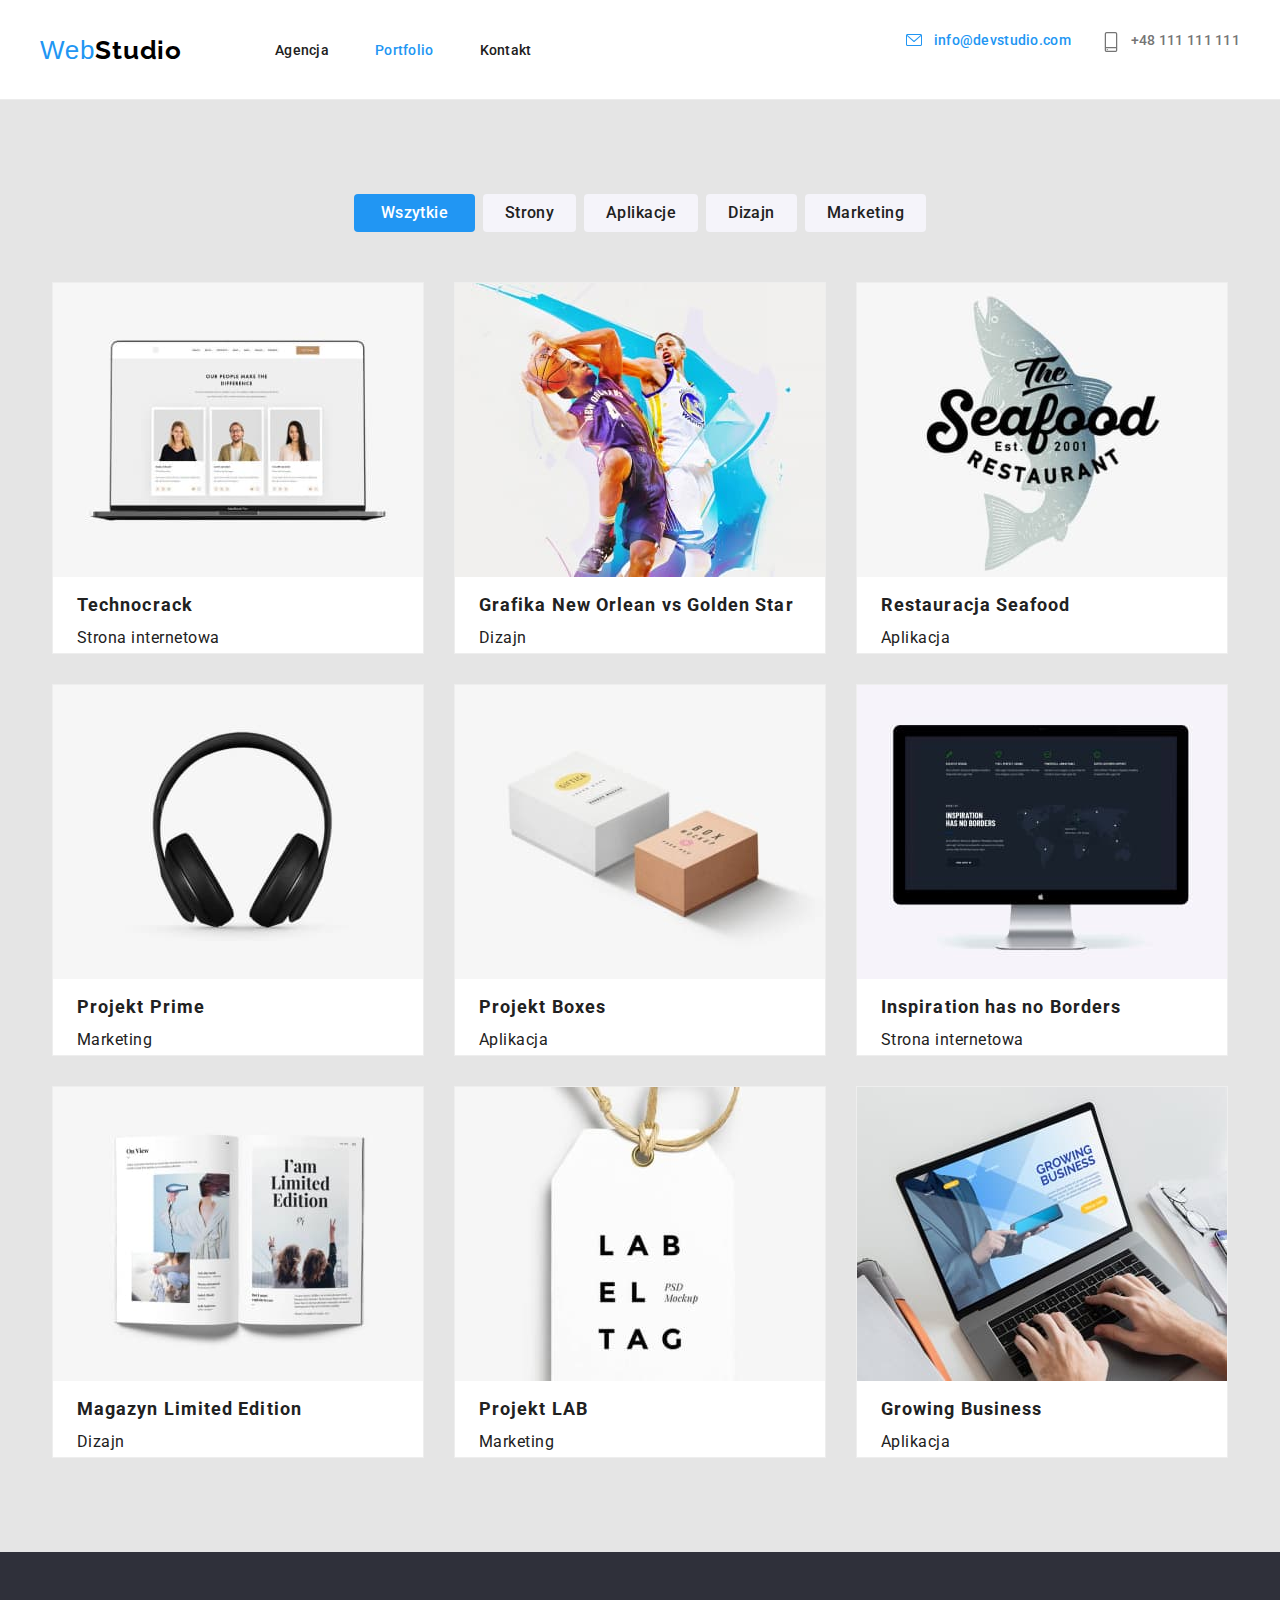
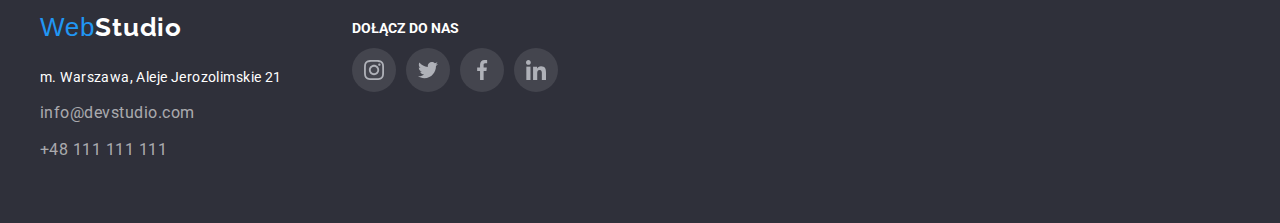
==== portfolio.html @ 2813a1f9 "Clone hw5" ====
<!DOCTYPE html>
<html lang="pl">
  <head>
    <meta charset="UTF-8" />
    <meta name="viewport" content="Moja praca domowa nr 1" />
    <title>Homework 4</title>
    <link
      href="https://cdnjs.cloudflare.com/ajax/libs/modern-normalize/1.0.0/modern-normalize.min.css"
      rel="stylesheet"
    />
    <link
      href="https://fonts.googleapis.com/css2?family=Raleway:wght@700&family=Roboto:wght@400;500;700;900&display=swap"
      rel="stylesheet"
    />
    <link href="./css/styles.css" rel="stylesheet" />
  </head>
  <body>
    <!--Nagłówek strony-->
    <header>
      <div class="page-header container">
        <div class="page-header-left">
          <!--Logo w nagłówku-->
          <a class="logo" href="./index.html"
            ><span class="logo-blue">Web</span>Studio</a
          >

          <!--Menu nawigacyjne-->

          <nav>
            <ul class="nav-menu">
              <li><a class="menu" href="./index.html">Agencja</a></li>
              <li>
                <a class="menu-blue" href="./portfolio.html">Portfolio</a>
              </li>
              <li><a class="menu" href="#">Kontakt</a></li>
            </ul>
          </nav>
        </div>

        <!-- Linki w nagłówku -->
        <ul class="contact">
          <li>
            <a href="mailto:info@devstudio.com">
              <svg class="icon-mail">
                <use href="./images/icons.svg#icon-envelope"></use>
              </svg>
            </a>
          </li>
          <li>
            <a class="mail" href="mailto:info@devstudio.com"
              >info@devstudio.com</a
            >
          </li>
          <li>
            <a href="tel:+48111111111">
              <svg class="icon-phone">
                <use href="./images/icons.svg#icon-smartphone" y="-6"></use>
              </svg>
            </a>
          </li>
          <li>
            <a class="tel" href="tel:+48111111111">+48 111 111 111</a>
          </li>
        </ul>
      </div>
    </header>

    <!--Główna zawartość strony-->
    <main>
      <!--Menu strony-->
      <div class="pf-menu">
        <ul class="pf-button-menu">
          <li>
            <button class="pf-button-blue" type="button">Wszytkie</button>
          </li>
          <li>
            <button class="pf-button pf-button-1" type="button">Strony</button>
          </li>
          <li>
            <button class="pf-button pf-button-2" type="button">
              Aplikacje
            </button>
          </li>
          <li>
            <button class="pf-button pf-button-3" type="button">Dizajn</button>
          </li>
          <li>
            <button class="pf-button pf-button-4" type="button">
              Marketing
            </button>
          </li>
        </ul>
      </div>

      <!--Zawartość główna strony-->
      <!--Pierwszy rząd-->
      <section class="pf-section">
        <div class="container">
          <ul class="pf-section-item">
            <li>
              <img
                src="./images/portfolio1_1.jpg"
                alt="Komputer z otwartą stroną internetową"
                width="370"
                height="294"
              />
              <h2 class="h2-pf-section">Technocrack</h2>
              <p>Strona internetowa</p>
            </li>
            <li>
              <img
                src="./images/portfolio1_2.jpg"
                alt="Dwuch zawodników koszykówki walczy o piłkę"
                width="370"
                height="294"
              />
              <h2 class="h2-pf-section">Grafika New Orlean vs Golden Star</h2>
              <p>Dizajn</p>
            </li>
            <li>
              <img
                src="./images/portfolio1_3.jpg"
                alt="Logo restauracji The Seafood"
                width="370"
                height="294"
              />
              <h2 class="h2-pf-section">Restauracja Seafood</h2>
              <p>Aplikacja</p>
            </li>
            <li>
              <img
                src="./images/portfolio2_1.jpg"
                alt="Czarne słuchwki bezprzewodowe"
                width="370"
                height="294"
              />
              <h2 class="h2-pf-section">Projekt Prime</h2>
              <p>Marketing</p>
            </li>
            <li>
              <img
                src="./images/portfolio2_2.jpg"
                alt="Dwa pudełka w dwuch kolorach i rozmiarach"
                width="370"
                height="294"
              />
              <h2 class="h2-pf-section">Projekt Boxes</h2>
              <p>Aplikacja</p>
            </li>
            <li>
              <img
                src="./images/portfolio2_3.jpg"
                alt="Monitor z otwartą stroną internetową"
                width="370"
                height="294"
              />
              <h2 class="h2-pf-section">Inspiration has no Borders</h2>
              <p>Strona internetowa</p>
            </li>
            <li>
              <img
                src="./images/portfolio3_1.jpg"
                alt="Otwarta książka"
                width="370"
                height="294"
              />
              <h2 class="h2-pf-section">Magazyn Limited Edition</h2>
              <p>Dizajn</p>
            </li>
            <li>
              <img
                src="./images/portfolio3_2.jpg"
                alt="Zawieszka reklamowa"
                width="370"
                height="294"
              />
              <h2 class="h2-pf-section">Projekt LAB</h2>
              <p>Marketing</p>
            </li>
            <li>
              <img
                src="./images/portfolio3_3.jpg"
                alt="Ręce na laptopie z otwartą stroną internetową"
                width="370"
                height="294"
              />
              <h2 class="h2-pf-section">Growing Business</h2>
              <p>Aplikacja</p>
            </li>
          </ul>
        </div>
      </section>
    </main>

    <!--Stopka-->
    <footer>
      <div class="footer container">
        <!--Lewa część-->
        <div>
          <div class="footer-logo">
            <a class="logo-footer" href="./index.html"
              ><span class="logo-blue-footer">Web</span>Studio</a
            >
          </div>

          <!--Adres i linki w stopce-->
          <ul class="contact-footer">
            <li>
              <a
                class="address-link"
                href="https://goo.gl/maps/Dz4RchG2dV1VJyud7"
                target="_blank"
                rel="noopener noreferrer nofollow"
                >m. Warszawa, Aleje Jerozolimskie 21</a
              >
            </li>
            <li>
              <a class="mail-footer" href="mailto:info@devstudio.com"
                >info@devstudio.com</a
              >
            </li>
            <li>
              <a class="tel-footer" href="tel:+48111111111">+48 111 111 111</a>
            </li>
          </ul>
        </div>
        <!--Prawa część-->
        <div>
          <h5 class="h5-footer">DOŁĄCZ DO NAS</h5>
          <div class="sm-links-footer">
            <a
              href="https://www.instagram.com/"
              target="_blank"
              rel="noopener noreferrer nofollow"
            >
              <div class="circle-footer">
                <svg class="sm-icon-footer" width="20px" height="20px">
                  <use href="./images/icons.svg#icon-instagram"></use>
                </svg>
              </div>
            </a>
            <a
              href="https://www.twitter.com/"
              target="_blank"
              rel="noopener noreferrer nofollow"
            >
              <div class="circle-footer">
                <svg class="sm-icon-footer" width="20px" height="20px">
                  <use href="./images/icons.svg#icon-twitter"></use>
                </svg>
              </div>
            </a>
            <a
              href="https://www.facebook.com/"
              target="_blank"
              rel="noopener noreferrer nofollow"
            >
              <div class="circle-footer">
                <svg class="sm-icon-footer" width="20px" height="20px">
                  <use href="./images/icons.svg#icon-facebook"></use>
                </svg>
              </div>
            </a>
            <a
              href="https://www.linkedin.com/"
              target="_blank"
              rel="noopener noreferrer nofollow"
            >
              <div class="circle-footer">
                <svg class="sm-icon-footer" width="20px" height="20px">
                  <use href="./images/icons.svg#icon-linkedin"></use>
                </svg>
              </div>
            </a>
          </div>
        </div>
      </div>
    </footer>
  </body>
</html>
---- css/styles.css ----
*,
*::before,
*::after {
  box-sizing: border-box;
}

:root {
  --white: #ffffff;
  --almost-white: #e5e5e5;
  --blue: #2196f3;
  --almost-black: #212121;
  --black: #000000;
  --dark-gray: #2f303a;
  --gray: #757575;
  --light-gray: #f5f4fa;
  --button-blue: #0000ff;
  --border-header: #ececec;
  --border-clients: #afb1b8;
  --border-pf-li: #eeeeee;
  --sm-footer-background: rgba(255, 255, 255, 0.1);
}

body {
  font-family: "Roboto", sans-serif;
  color: var(--almost-black);
  background-color: var(--white);
}

h1,
h2,
h3,
h4,
h5,
h6,
p,
ul {
  margin: 0;
}

/* Globalne ustawienie kontenera */
.container {
  max-width: 1200px;
}

/* Nagłówke indeks i portfolio */
header {
  max-width: 1600px;
  margin: 0 auto;
  border-bottom: 1px solid var(--border-header);
}

.page-header {
  display: flex;
  justify-content: space-between;
  align-items: center;
  margin: 0 auto;
}

.page-header-left {
  display: flex;
  justify-content: flex-start;
  gap: 93px;
}

.logo {
  font-family: "Raleway", sans-serif;
  font-weight: 700;
  font-size: 26px;
  line-height: 1.1923em;
  text-decoration: none;
  color: var(--black);
  letter-spacing: 0.03em;
}

.logo-blue {
  font-family: "Oleo Script", sans-serif;
  font-weight: 400;
  font-size: 26px;
  line-height: 1.1923em;
  color: var(--blue);
  letter-spacing: 0.03em;
}

.logo,
.logo-blue {
  padding: 25px 0 24px;
}

.logo:hover,
.logo-blue:hover {
  text-decoration: underline solid var(--blue);
}

.nav-menu {
  list-style: none;
  display: flex;
  justify-content: space-between;
  gap: 46px;
  font-weight: 500;
  font-size: 14px;
  line-height: 1.1428em;
  letter-spacing: 0.02em;
  padding: 32px 0 32px 0;
}

.menu-blue {
  text-decoration: none;
  color: var(--blue);
}

.menu {
  text-decoration: none;
  color: var(--almost-black);
}

.menu-blue:hover,
.menu:hover {
  text-decoration: underline solid var(--blue);
}

.contact {
  list-style: none;
  display: flex;
  justify-content: space-between;
  font-weight: 500;
  font-size: 14px;
  line-height: 1.1428em;
  list-style: none;
  letter-spacing: 0.02em;
  padding: 32px 0 32px 0;
}

.icon-mail {
  width: 20px;
  height: 16px;
  margin-right: 10px;
  fill: var(--blue);
}

.icon-phone {
  width: 20px;
  height: 32px;
  margin-right: 10px;
  fill: var(--gray);
}

.icon-mail:hover {
  fill: var(--button-blue);
}

.icon-phone:hover {
  fill: var(--blue);
}

.mail {
  color: var(--blue);
  text-decoration: none;
  margin-right: 30px;
}

.tel {
  color: var(--gray);
  text-decoration: none;
}

.mail:hover,
.tel:hover {
  text-decoration: underline solid var(--blue);
}

/* Main index */

main {
  max-width: 1600px;
  margin: 0 auto;
}

/* Nagłówke w main */
.h1 {
  max-height: 600px;
  display: flex;
  justify-content: center;
  color: var(--white);
  font-weight: 900;
  font-size: 44px;
  line-height: 1.3636;
  text-align: center;
  letter-spacing: 0.06em;
  text-transform: uppercase;
  padding-top: 200px;
  padding-bottom: 280px;
  background-image: linear-gradient(rgba(0, 0, 0, 0.4), rgba(0, 0, 0, 0.4)),
    url(../images/backgrund_img.jpg), url(../images/backgrund_img_overlay.jpg);
  background-size: cover;
}

h1:hover {
  text-decoration: underline solid var(--blue);
}

.button {
  background-color: var(--blue);
  color: var(--white);
  font-weight: 700;
  font-size: 16px;
  line-height: 1.875em;
  align-items: center;
  text-align: center;
  letter-spacing: 0.06em;
  cursor: pointer;
  border: 0;
  box-shadow: 0px 4px 4px rgba(0, 0, 0, 0.15);
  border-radius: 4px;
}

.button:hover {
  text-decoration: underline solid var(--button-blue);
}

/* Pierwsza sekcja */
.first-section {
  max-width: 1600px;
  display: flex;
  justify-content: center;
  padding-top: 94px;
  background-color: var(--almost-white);
}

.first-section-logo-list {
  max-width: 1200px;
  list-style: none;
  display: flex;
  flex-wrap: wrap;
  justify-content: center;
  padding: 0;
  gap: 30px;
  margin-bottom: 30px;
}

.first-section-logo {
  width: 270px;
  height: 120px;
  background: var(--light-gray);
  border-radius: 4px;
}

.first-section-list {
  list-style: none;
  display: flex;
  flex-wrap: wrap;
  justify-content: center;
  gap: 30px;
  text-align: justify;
  padding: 0;
  color: var(--gray);
  font-size: 14px;
  line-height: 1.7142em;
  letter-spacing: 0.03em;
}

.list {
  width: 270px;
}

.h4 {
  color: var(--almost-black);
  text-align: left;
  margin-bottom: 10px;
  font-weight: 700;
  font-size: 14px;
  line-height: 1.1428em;
  text-transform: uppercase;
}

.h4:hover,
.list p:hover {
  text-decoration: underline solid var(--blue);
}

/* Druga sekcja */
.second-section {
  max-width: 1600px;
  display: flex;
  justify-content: center;
  padding: 94px 0 94px 0;
  background-color: var(--almost-white);
}
.second-section-list {
  list-style: none;
  display: flex;
  flex-wrap: wrap;
  justify-content: center;
  padding: 0;
  gap: 30px;
}

.h2-second-section {
  text-align: center;
  margin-bottom: 50px;
  font-weight: 700;
  font-size: 36px;
  line-height: 1.1666em;
  letter-spacing: 0.03em;
}

.h2-second-section:hover {
  text-decoration: underline solid var(--blue);
}

/* Trzecia sekcja */
.third-section {
  max-width: 1600px;
  display: flex;
  justify-content: center;
  padding: 94px 0 94px 0;
  background-color: var(--light-gray);
}

.h2-third-section {
  text-align: center;
  margin-bottom: 50px;
  font-weight: 700;
  font-size: 36px;
  line-height: 1.1666em;
  letter-spacing: 0.03em;
  color: var(--almost-black);
}

.h2-third-section:hover {
  text-decoration: underline solid var(--blue);
}

.third-section-list {
  list-style: none;
  display: flex;
  flex-wrap: wrap;
  justify-content: center;
  padding: 0;
  gap: 30px;
}

.third-section-list li {
  box-shadow: 0px 1px 3px rgba(0, 0, 0, 0.12), 0px 1px 1px rgba(0, 0, 0, 0.14),
    0px 2px 1px rgba(0, 0, 0, 0.2);
  border-radius: 0px 0px 4px 4px;
}

.third-section-list h3 {
  text-align: center;
  margin: 30px 0 10px 0;
  font-weight: 500;
  color: var(--almost-black);
}

.third-section-list p {
  text-align: center;
  margin-bottom: 30px;
  font-size: 16px;
  line-height: 1.1875em;
  letter-spacing: 0.03em;
  color: var(--gray);
}

.third-section-list h3:hover,
.third-section-list p:hover {
  text-decoration: underline solid var(--blue);
}

.sm-links {
  display: flex;
  justify-content: center;
  padding-bottom: 30px;
}

.circle {
  width: 44px;
  height: 44px;
  border-radius: 50%;
  display: flex;
  align-items: center;
  justify-content: center;
}

.circle:hover {
  background-color: var(--blue);
}

.sm-icon {
  fill: var(--border-clients);
}

.circle:hover .sm-icon {
  fill: var(--white);
}

/* Czwarta sekcja 8*/

.four-section {
  max-width: 1600px;
  display: flex;
  justify-content: center;
  padding: 94px 0 94px 0;
  background-color: var(--almost-white);
}

.h2-four-section {
  text-align: center;
  margin-bottom: 50px;
  font-weight: 700;
  font-size: 36px;
  line-height: 1.1666em;
  letter-spacing: 0.03em;
  color: var(--almost-black);
}

.h2-four-section:hover {
  text-decoration: underline solid var(--blue);
}

.four-section-logo-list {
  max-width: 1200px;
  list-style: none;
  display: flex;
  flex-wrap: wrap;
  justify-content: center;
  padding: 0;
  gap: 30px;
  margin-bottom: 50px;
}

.four-section-logo {
  width: 170px;
  height: 92px;
  background: var(--light-gray);
  fill: var(--border-clients);
  border: 1px solid var(--border-clients);
  border-radius: 4px;
}

.four-section-logo:hover {
  fill: var(--blue);
}

/* Stopka indeks i porfolio */
footer {
  max-width: 1600px;
  margin: 0 auto;
  padding: 60px 0 60px 0;
  background-color: var(--dark-gray);
}

.footer {
  display: flex;
  margin: 0 auto;
  gap: 70px;
}

.footer-logo {
  margin-bottom: 20px;
}

.logo-footer {
  font-family: "Raleway", sans-serif;
  font-weight: 700;
  font-size: 26px;
  line-height: 1.1923em;
  text-decoration: none;
  color: var(--white);
  letter-spacing: 0.03em;
}

.logo-blue-footer {
  font-family: "Oleo Script", sans-serif;
  font-weight: 400;
  font-size: 26px;
  line-height: 1.1923em;
  color: var(--blue);
  letter-spacing: 0.03em;
}

.logo-footer:hover,
.logo-blue-footer:hover {
  text-decoration: underline solid var(--blue);
}

.address-link {
  font-size: 14px;
  line-height: 1.7142em;
  letter-spacing: 0.03em;
  color: var(--white);
  text-decoration: none;
}

.contact-footer {
  padding: 0;
  line-height: 1.7142em;
  list-style: none;
  letter-spacing: 0.03em;
}

.contact-footer li {
  margin-top: 9px;
}

.mail-footer {
  color: rgba(255, 255, 255, 0.6);
  text-decoration: none;
}

.tel-footer {
  color: rgba(255, 255, 255, 0.6);
  text-decoration: none;
}

.mail-footer:hover,
.tel-footer:hover,
.address-link:hover {
  text-decoration: underline solid var(--blue);
}

.h5-footer {
  color: var(--white);
  text-align: left;
  padding: 16px 0 20px 0;
  font-weight: 700;
  font-size: 14px;
  line-height: 0.03em;
  text-transform: uppercase;
}

.sm-links-footer {
  display: flex;
  justify-content: center;
  gap: 10px;
}

.circle-footer {
  width: 44px;
  height: 44px;
  border-radius: 50%;
  display: flex;
  align-items: center;
  justify-content: center;
  background: rgba(255, 255, 255, 0.1);
}

.circle-footer:hover {
  background-color: var(--blue);
}

.sm-icon-footer {
  fill: var(--border-clients);
}

.circle-footer:hover .sm-icon-footer {
  fill: var(--white);
}

/* Portfolio Menu */
.pf-menu {
  max-width: 1600px;
  display: flex;
  justify-content: center;
  background-color: var(--almost-white);
}

.pf-button-menu {
  display: flex;
  list-style: none;
  text-align: center;
  cursor: pointer;
  gap: 8px;
  padding: 94px 0 50px 0;
}

.pf-button-blue {
  background-color: var(--blue);
  color: var(--white);
  width: 121px;
  height: 38px;
  font-weight: 500;
  font-size: 16px;
  line-height: 1.625em;
  text-align: center;
  letter-spacing: 0.03em;
  border: 0;
  border-radius: 4px;
}

.pf-button {
  background-color: var(--light-gray);
  color: var(--almost-black);
  font-weight: 500;
  height: 38px;
  font-size: 16px;
  line-height: 1.625em;
  text-align: center;
  letter-spacing: 0.03em;
  border: 0;
  border-radius: 4px;
}

.pf-button-blue:hover,
.pf-button:hover {
  box-shadow: 0px 3px 1px rgba(0, 0, 0, 0.1), 0px 1px 2px rgba(0, 0, 0, 0.08),
    0px 2px 2px rgba(0, 0, 0, 0.12);
}

.pf-button-blue:focus,
.pf-button:focus {
  box-shadow: 0px 3px 1px rgba(0, 0, 0, 0.1), 0px 1px 2px rgba(0, 0, 0, 0.08),
    0px 2px 2px rgba(0, 0, 0, 0.12);
}

.pf-button-1 {
  width: 93px;
}

.pf-button-2 {
  width: 114px;
}

.pf-button-3 {
  width: 91px;
}

.pf-button-4 {
  width: 121px;
}

/* Portfolio sekcja główna */
.pf-section {
  max-width: 1600px;
  display: flex;
  justify-content: center;
  background-color: var(--almost-white);
}

.pf-section-item {
  display: flex;
  flex-wrap: wrap;
  justify-content: center;
  list-style: none;
  font-size: 16px;
  line-height: 1.875em;
  letter-spacing: 0.03em;
  gap: 30px;
  padding: 0 0 94px 0;
}

.pf-section li {
  background: var(--white);
  border: 1px solid var(--border-pf-li);
}

.pf-section li:hover {
  box-shadow: 0px 1px 1px rgba(0, 0, 0, 0.12), 0px 4px 4px rgba(0, 0, 0, 0.06),
    1px 4px 6px rgba(0, 0, 0, 0.16);
}

.pf-section p {
  padding-inline: 24px;
}

.h2-pf-section {
  font-weight: 700;
  font-size: 18px;
  line-height: 2em;
  letter-spacing: 0.06em;
  padding-inline: 24px;
}

.h2-pf-section:hover,
.pf-section p:hover,
.pf-button:hover {
  text-decoration: underline solid var(--blue);
}

.pf-button-blue:hover {
  text-decoration: underline solid var(--button-blue);
}
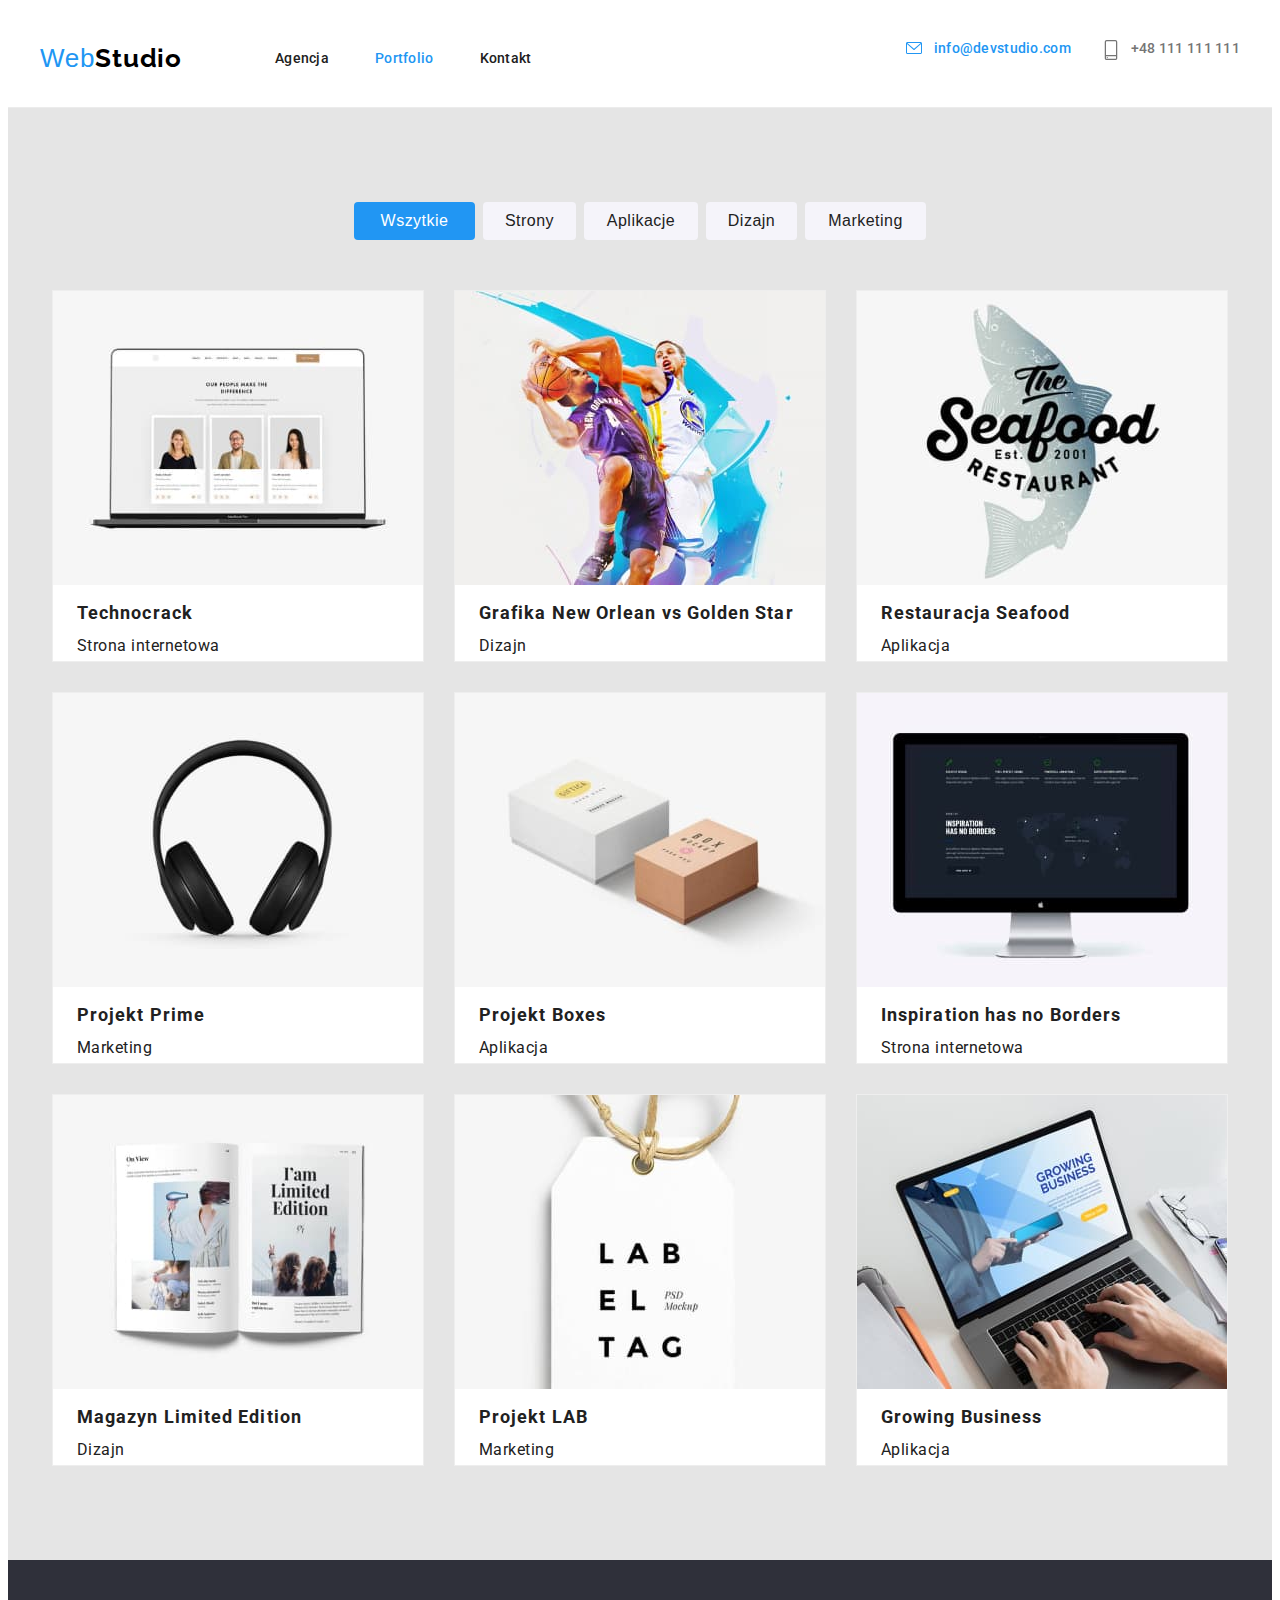
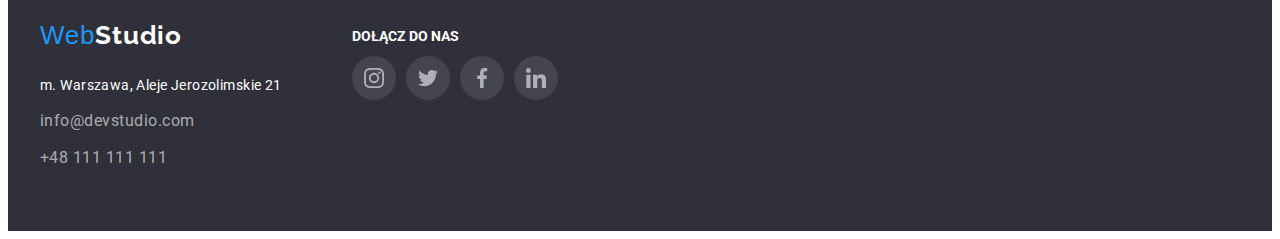
==== commit c0deebcc: "Modern and SVGOMG" ====
--- a/portfolio.html
+++ b/portfolio.html
@@ -3,9 +3,12 @@
   <head>
     <meta charset="UTF-8" />
     <meta name="viewport" content="Moja praca domowa nr 1" />
-    <title>Homework 4</title>
+    <title>Homework 5</title>
     <link
-      href="https://cdnjs.cloudflare.com/ajax/libs/modern-normalize/1.0.0/modern-normalize.min.css"
+      href="https://cdnjs.cloudflare.com/ajax/libs/modern-normalize/2.0.0/modern-normalize.min.css"
+      integrity="sha512-4xo8blKMVCiXpTaLzQSLSw3KFOVPWhm/TRtuPVc4WG6kUgjH6J03IBuG7JZPkcWMxJ5huwaBpOpnwYElP/m6wg=="
+      crossorigin="anonymous"
+      referrerpolicy="no-referrer"
       rel="stylesheet"
     />
     <link
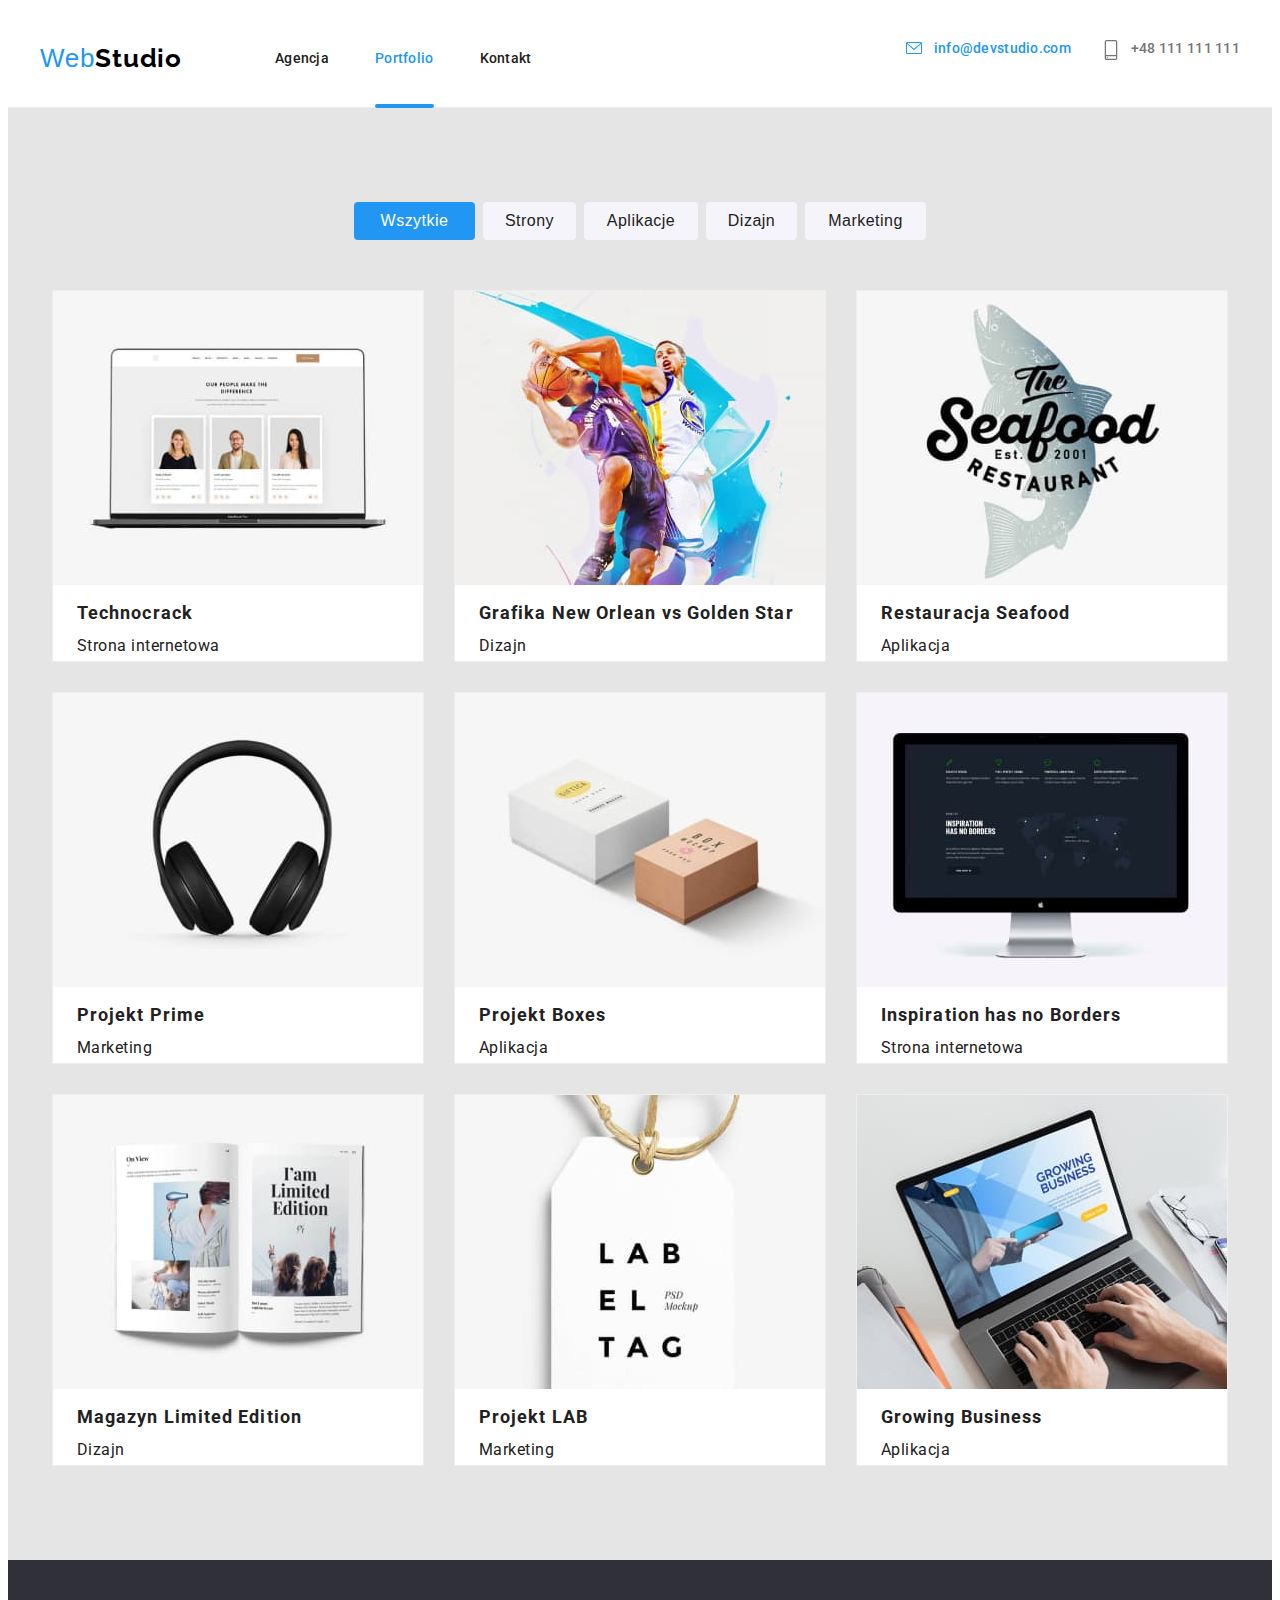
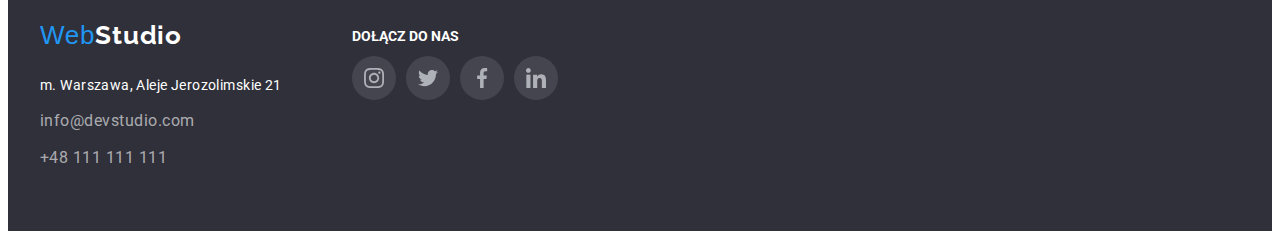
==== commit 7e4819e4: "pf distription" ====
--- a/portfolio.html
+++ b/portfolio.html
@@ -101,12 +101,20 @@
         <div class="container">
           <ul class="pf-section-item">
             <li>
-              <img
-                src="./images/portfolio1_1.jpg"
-                alt="Komputer z otwartą stroną internetową"
-                width="370"
-                height="294"
-              />
+              <div class="pf-img-discription">
+                <img
+                  src="./images/portfolio1_1.jpg"
+                  alt="Komputer z otwartą stroną internetową"
+                  width="370"
+                  height="294"
+                />
+                <p>
+                  Technocrack jest popularną platformą wykorzystywaną do
+                  rozpowszechniania koronawirusa. Firmy wykorzystują tę
+                  platformę do celów szpiegowskich i ataków na niezabezpieczone
+                  serwery konkurencji
+                </p>
+              </div>
               <h2 class="h2-pf-section">Technocrack</h2>
               <p>Strona internetowa</p>
             </li>
--- a/css/styles.css
+++ b/css/styles.css
@@ -2,6 +2,16 @@
 *::before,
 *::after {
   box-sizing: border-box;
+}
+
+*:hover::before,
+*:hover::after,
+*:focus::before,
+*:focus::after {
+  transition: color 250ms cubic-bezier(0.4, 0, 0.2, 1),
+    background-color 250ms cubic-bezier(0.4, 0, 0.2, 1),
+    fill 250ms cubic-bezier(0.4, 0, 0.2, 1),
+    box-shadow 250ms cubic-bezier(0.4, 0, 0.2, 1);
 }
 
 :root {
@@ -106,6 +116,7 @@
 .menu-blue {
   text-decoration: none;
   color: var(--blue);
+  position: relative;
 }
 
 .menu {
@@ -116,6 +127,17 @@
 .menu-blue:hover,
 .menu:hover {
   text-decoration: underline solid var(--blue);
+}
+
+.menu-blue::after {
+  content: "";
+  position: absolute;
+  bottom: -42px;
+  left: 0;
+  width: 100%;
+  height: 4px;
+  border-radius: 4px;
+  background-color: var(--blue);
 }
 
 .contact {
@@ -217,6 +239,58 @@
   text-decoration: underline solid var(--button-blue);
 }
 
+.modal {
+  position: fixed;
+  top: 0;
+  left: 0;
+  width: 100%;
+  height: 100%;
+  background-color: rgba(0, 0, 0, 0.2);
+  display: flex;
+  align-items: center;
+  justify-content: center;
+  visibility: visible;
+  z-index: 1;
+}
+
+.modal-content {
+  position: relative;
+  background-color: var(--white);
+  color: var(--black);
+  text-transform: none;
+  width: 528px;
+  height: 581px;
+  border-radius: 4px;
+  box-shadow: 0px 1px 3px rgba(0, 0, 0, 0.12), 0px 1px 1px rgba(0, 0, 0, 0.14),
+    0px 2px 1px rgba(0, 0, 0, 0.2);
+}
+
+.modal-close-button {
+  position: absolute;
+  top: 8px;
+  right: 8px;
+  display: flex;
+  justify-content: center;
+  align-items: center;
+  background: var(--white);
+  border-radius: 50%;
+  border: 1px solid rgba(0, 0, 0, 0.1);
+  padding: 0;
+  width: 30px;
+  height: 30px;
+  cursor: pointer;
+}
+
+.close-icon {
+  width: 60%;
+}
+
+.is-hidden {
+  pointer-events: none;
+  opacity: 0;
+  visibility: hidden;
+}
+
 /* Pierwsza sekcja */
 .first-section {
   max-width: 1600px;
@@ -285,6 +359,20 @@
   padding: 94px 0 94px 0;
   background-color: var(--almost-white);
 }
+
+.h2-second-section {
+  text-align: center;
+  margin-bottom: 50px;
+  font-weight: 700;
+  font-size: 36px;
+  line-height: 1.1666em;
+  letter-spacing: 0.03em;
+}
+
+.h2-second-section:hover {
+  text-decoration: underline solid var(--blue);
+}
+
 .second-section-list {
   list-style: none;
   display: flex;
@@ -294,17 +382,26 @@
   gap: 30px;
 }
 
-.h2-second-section {
-  text-align: center;
-  margin-bottom: 50px;
-  font-weight: 700;
-  font-size: 36px;
-  line-height: 1.1666em;
-  letter-spacing: 0.03em;
-}
-
-.h2-second-section:hover {
-  text-decoration: underline solid var(--blue);
+.image-container {
+  position: relative;
+}
+
+.image-container img {
+  display: block;
+}
+
+.image-container .label {
+  position: absolute;
+  bottom: 0;
+  left: 0;
+  width: 100%;
+  height: 70px;
+  background: rgba(47, 48, 58, 0.8);
+  color: var(--white);
+  font-weight: 700;
+  font-size: 14px;
+  line-height: 70px;
+  text-align: center;
 }
 
 /* Trzecia sekcja */
@@ -679,3 +776,43 @@
 .pf-button-blue:hover {
   text-decoration: underline solid var(--button-blue);
 }
+
+/* Wyjeżdżający opis na img*/
+.pf-img-discription {
+  position: relative;
+  overflow: hidden;
+}
+
+.pf-img-discription::before {
+  content: "";
+  position: absolute;
+  bottom: 0;
+  left: 0;
+  width: 100%;
+  height: 0;
+  background: rgba(33, 150, 243, 0.9);
+  transition: height 0.25s ease;
+}
+
+.pf-img-discription:hover::before {
+  height: 100%;
+}
+
+.pf-img-discription p {
+  position: absolute;
+  bottom: 0;
+  left: 0;
+  width: 100%;
+  height: 100%;
+  padding: 40px;
+  color: var(--white);
+  opacity: 0;
+  font-size: 18px;
+  letter-spacing: 0.03em;
+  text-align: left;
+  transition: opacity 0.25s ease;
+}
+
+.pf-img-discription:hover p {
+  opacity: 1;
+}
